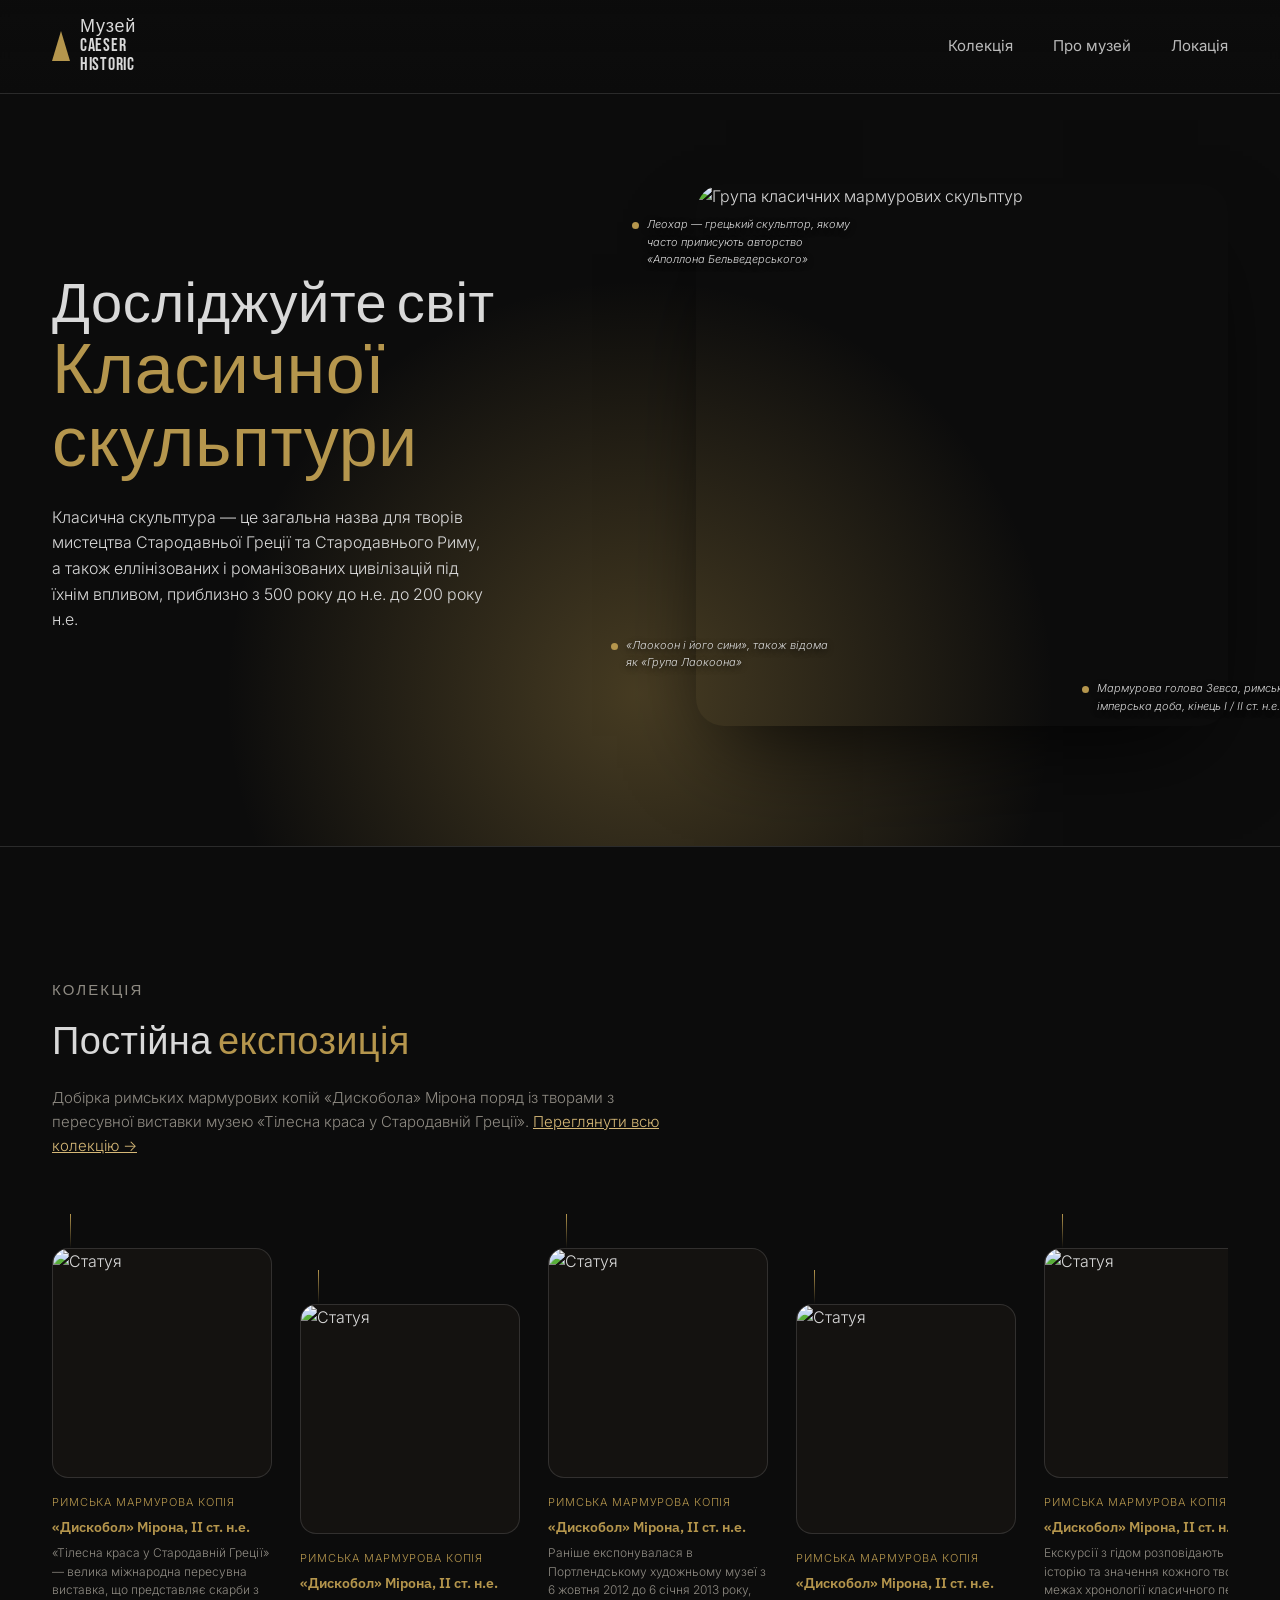
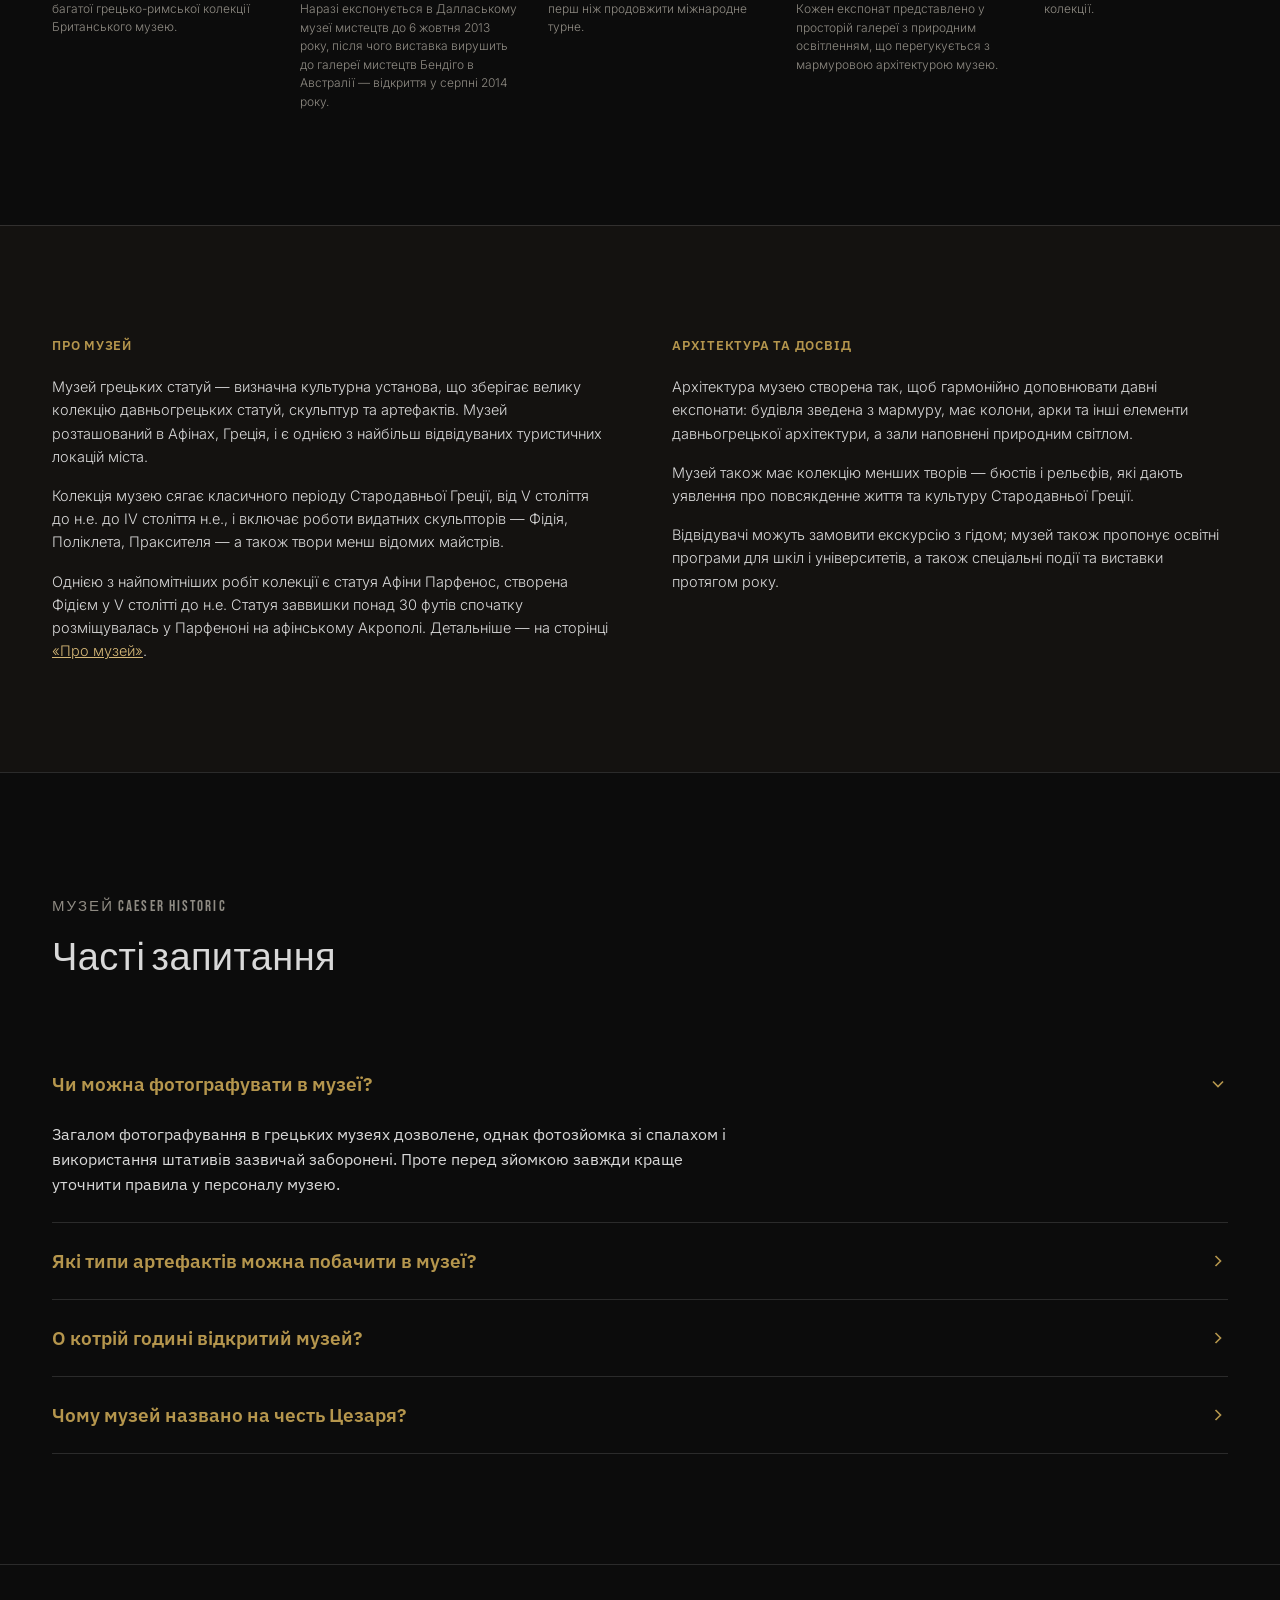
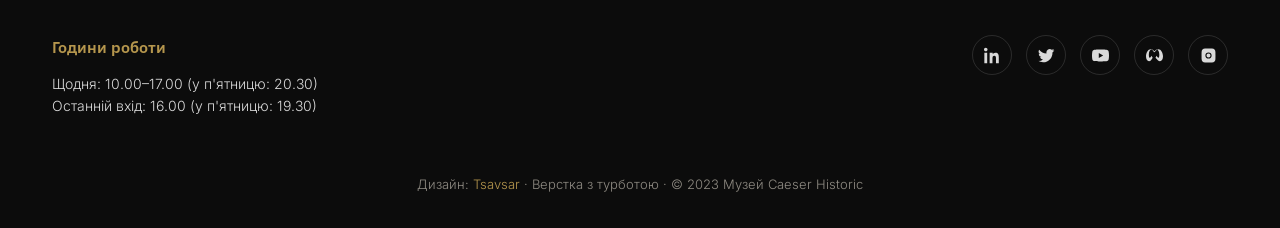
==== index.html @ 582fd081 "2" ====
<!DOCTYPE html>
<html lang="uk">
<head>
<meta charset="UTF-8">
<meta name="viewport" content="width=device-width, initial-scale=1.0">
<title>Музей Caeser Historic — Класична скульптура</title>
<link rel="preconnect" href="https://fonts.googleapis.com">
<link rel="preconnect" href="https://fonts.gstatic.com" crossorigin>
<link href="https://fonts.googleapis.com/css2?family=Bebas+Neue&family=IBM+Plex+Sans:wght@400;500;600&family=Inter:wght@300;400;500;600;700&display=swap" rel="stylesheet">
<link rel="stylesheet" href="style.css">

</head>
<body>

<header>
  <div class="nav">
    <a class="logo" href="index.html">
      <svg width="18" height="30" viewBox="0 0 24 40" fill="none"><path d="M12 0L24 40H0L12 0Z" fill="#b5964d"/></svg>
      Музей<br>Caeser<br>Historic
    </a>
    <nav class="nav-links">
      <a href="collection.html">Колекція</a>
      <a href="about.html">Про музей</a>
      <a href="#footer">Локація</a>
    </nav>
    <button class="nav-toggle" aria-label="Меню">☰</button>
  </div>
</header>

<section class="hero">
  <div class="wrap hero-grid">
    <div>
      <h1>Досліджуйте світ<span class="accent">Класичної скульптури</span></h1>
      <p>Класична скульптура — це загальна назва для творів мистецтва Стародавньої Греції та Стародавнього Риму, а також еллінізованих і романізованих цивілізацій під їхнім впливом, приблизно з 500 року до н.е. до 200 року н.е.</p>
    </div>
    <div class="hero-figure">
      <div class="frame">
        <img src="https://www.figma.com/api/mcp/asset/c2fcf579-65a2-4afe-9189-8986cd87bde3.png" alt="Група класичних мармурових скульптур">
      </div>
      <div class="tag t1"><span class="dot"></span>Леохар — грецький скульптор, якому часто приписують авторство «Аполлона Бельведерського»</div>
      <div class="tag t2"><span class="dot"></span>«Лаокоон і його сини», також відома як «Група Лаокоона»</div>
      <div class="tag t3"><span class="dot"></span>Мармурова голова Зевса, римська імперська доба, кінець I / II ст. н.е.</div>
    </div>
  </div>
</section>

<section class="collection" id="collection">
  <div class="wrap">
    <div class="section-head">
      <p class="eyebrow">Колекція</p>
      <h2>Постійна <span class="g">експозиція</span></h2>
      <p>Добірка римських мармурових копій «Дискобола» Мірона поряд із творами з пересувної виставки музею «Тілесна краса у Стародавній Греції». <a href="collection.html" style="color:var(--gold-bright); text-decoration:underline;">Переглянути всю колекцію →</a></p>
    </div>
    <div class="timeline">
      <article class="artifact">
        <div class="stem"></div>
        <div class="img-box"><img src="https://www.figma.com/api/mcp/asset/d5a0acbf-5cb2-4c3f-9f85-98423523af32.png" alt="Статуя"></div>
        <div class="num">Римська мармурова копія</div>
        <h4>«Дискобол» Мірона, II ст. н.е.</h4>
        <p>«Тілесна краса у Стародавній Греції» — велика міжнародна пересувна виставка, що представляє скарби з багатої грецько-римської колекції Британського музею.</p>
      </article>
      <article class="artifact">
        <div class="stem"></div>
        <div class="img-box"><img src="https://www.figma.com/api/mcp/asset/752fbcf2-2675-4681-be6c-dc466bbd8d5e.png" alt="Статуя"></div>
        <div class="num">Римська мармурова копія</div>
        <h4>«Дискобол» Мірона, II ст. н.е.</h4>
        <p>Наразі експонується в Даллаському музеї мистецтв до 6 жовтня 2013 року, після чого виставка вирушить до галереї мистецтв Бендіго в Австралії — відкриття у серпні 2014 року.</p>
      </article>
      <article class="artifact">
        <div class="stem"></div>
        <div class="img-box"><img src="https://www.figma.com/api/mcp/asset/0a09ff22-e144-45fa-ac29-2c32f8a6d108.png" alt="Статуя"></div>
        <div class="num">Римська мармурова копія</div>
        <h4>«Дискобол» Мірона, II ст. н.е.</h4>
        <p>Раніше експонувалася в Портлендському художньому музеї з 6 жовтня 2012 до 6 січня 2013 року, перш ніж продовжити міжнародне турне.</p>
      </article>
      <article class="artifact">
        <div class="stem"></div>
        <div class="img-box"><img src="https://www.figma.com/api/mcp/asset/750a9fb8-9c79-4c82-ae0f-4da24583106e.png" alt="Статуя"></div>
        <div class="num">Римська мармурова копія</div>
        <h4>«Дискобол» Мірона, II ст. н.е.</h4>
        <p>Кожен експонат представлено у просторій галереї з природним освітленням, що перегукується з мармуровою архітектурою музею.</p>
      </article>
      <article class="artifact">
        <div class="stem"></div>
        <div class="img-box"><img src="https://www.figma.com/api/mcp/asset/bffdac92-2370-4432-ad48-007dda756f04.png" alt="Статуя"></div>
        <div class="num">Римська мармурова копія</div>
        <h4>«Дискобол» Мірона, II ст. н.е.</h4>
        <p>Екскурсії з гідом розповідають про історію та значення кожного твору в межах хронології класичного періоду колекції.</p>
      </article>
      <article class="artifact">
        <div class="stem"></div>
        <div class="img-box"><img src="https://www.figma.com/api/mcp/asset/77549b6d-2e77-485c-94db-81066ab36c32.png" alt="Статуя"></div>
        <div class="num">Римська мармурова копія</div>
        <h4>«Дискобол» Мірона, II ст. н.е.</h4>
        <p>Виставка завершується поглядом на те, як класична скульптура й досі формує візуальну мову сучасного світу.</p>
      </article>
    </div>
  </div>
</section>

<section class="about" id="about">
  <div class="wrap about-grid">
    <div class="about-col">
      <h3>Про музей</h3>
      <p>Музей грецьких статуй — визначна культурна установа, що зберігає велику колекцію давньогрецьких статуй, скульптур та артефактів. Музей розташований в Афінах, Греція, і є однією з найбільш відвідуваних туристичних локацій міста.</p>
      <p>Колекція музею сягає класичного періоду Стародавньої Греції, від V століття до н.е. до IV століття н.е., і включає роботи видатних скульпторів — Фідія, Поліклета, Праксителя — а також твори менш відомих майстрів.</p>
      <p>Однією з найпомітніших робіт колекції є статуя Афіни Парфенос, створена Фідієм у V столітті до н.е. Статуя заввишки понад 30 футів спочатку розміщувалась у Парфеноні на афінському Акрополі. Детальніше — на сторінці <a href="about.html" style="color:var(--gold-bright); text-decoration:underline;">«Про музей»</a>.</p>
    </div>
    <div class="about-col">
      <h3>Архітектура та досвід</h3>
      <p>Архітектура музею створена так, щоб гармонійно доповнювати давні експонати: будівля зведена з мармуру, має колони, арки та інші елементи давньогрецької архітектури, а зали наповнені природним світлом.</p>
      <p>Музей також має колекцію менших творів — бюстів і рельєфів, які дають уявлення про повсякденне життя та культуру Стародавньої Греції.</p>
      <p>Відвідувачі можуть замовити екскурсію з гідом; музей також пропонує освітні програми для шкіл і університетів, а також спеціальні події та виставки протягом року.</p>
    </div>
  </div>
</section>

<section class="faq">
  <div class="wrap">
    <div class="section-head">
      <p class="eyebrow">Музей Caeser Historic</p>
      <h2>Часті запитання</h2>
    </div>
    <div class="faq-list">
      <div class="faq-item open">
        <button class="faq-q">
          Чи можна фотографувати в музеї?
          <svg class="chev" viewBox="0 0 24 24" fill="none" stroke="currentColor" stroke-width="2"><path d="M9 6l6 6-6 6"/></svg>
        </button>
        <div class="faq-a">
          <p>Загалом фотографування в грецьких музеях дозволене, однак фотозйомка зі спалахом і використання штативів зазвичай заборонені. Проте перед зйомкою завжди краще уточнити правила у персоналу музею.</p>
        </div>
      </div>
      <div class="faq-item">
        <button class="faq-q">
          Які типи артефактів можна побачити в музеї?
          <svg class="chev" viewBox="0 0 24 24" fill="none" stroke="currentColor" stroke-width="2"><path d="M9 6l6 6-6 6"/></svg>
        </button>
        <div class="faq-a">
          <p>Постійна експозиція включає мармурові статуї, бюсти, рельєфи та менші побутові предмети класичного періоду, а також пересувні виставки, як-от «Тілесна краса у Стародавній Греції».</p>
        </div>
      </div>
      <div class="faq-item">
        <button class="faq-q">
          О котрій годині відкритий музей?
          <svg class="chev" viewBox="0 0 24 24" fill="none" stroke="currentColor" stroke-width="2"><path d="M9 6l6 6-6 6"/></svg>
        </button>
        <div class="faq-a">
          <p>Музей відкритий щодня з 10:00 до 17:00, у п'ятницю — до 20:30. Останній вхід — о 16:00 (о 19:30 у п'ятницю).</p>
        </div>
      </div>
      <div class="faq-item">
        <button class="faq-q">
          Чому музей названо на честь Цезаря?
          <svg class="chev" viewBox="0 0 24 24" fill="none" stroke="currentColor" stroke-width="2"><path d="M9 6l6 6-6 6"/></svg>
        </button>
        <div class="faq-a">
          <p>Назва вшановує римську традицію колекціонування та відтворення грецької класичної скульптури — практику, тісно пов'язану саме з цезарями, які привозили безліч грецьких творів до Риму.</p>
        </div>
      </div>
    </div>
  </div>
</section>

<footer id="footer">
  <div class="wrap">
    <div class="foot-top">
      <div class="foot-hours">
        <h4>Години роботи</h4>
        <p>Щодня: 10.00–17.00 (у п'ятницю: 20.30)<br>Останній вхід: 16.00 (у п'ятницю: 19.30)</p>
      </div>
      <div class="socials">
        <a href="#" aria-label="LinkedIn"><svg viewBox="0 0 24 24" fill="currentColor"><path d="M4.98 3.5C4.98 4.88 3.87 6 2.5 6S0 4.88 0 3.5 1.12 1 2.5 1 4.98 2.12 4.98 3.5zM.5 8h4V23h-4V8zM8.5 8h3.8v2.05h.05c.53-1 1.83-2.05 3.77-2.05 4.03 0 4.78 2.65 4.78 6.1V23h-4v-6.9c0-1.65-.03-3.77-2.3-3.77-2.3 0-2.65 1.8-2.65 3.65V23h-4V8z"/></svg></a>
        <a href="#" aria-label="Twitter"><svg viewBox="0 0 24 24" fill="currentColor"><path d="M23 4.5c-.85.38-1.75.63-2.7.75a4.7 4.7 0 0 0 2.06-2.6c-.9.53-1.9.92-2.97 1.13A4.66 4.66 0 0 0 11.9 8.1c0 .37.04.72.12 1.06A13.2 13.2 0 0 1 1.64 3.9a4.66 4.66 0 0 0 1.44 6.22 4.6 4.6 0 0 1-2.1-.58v.06a4.66 4.66 0 0 0 3.74 4.57 4.7 4.7 0 0 1-2.1.08 4.67 4.67 0 0 0 4.36 3.24A9.36 9.36 0 0 1 0 19.54a13.2 13.2 0 0 0 7.14 2.09c8.57 0 13.26-7.1 13.26-13.26 0-.2 0-.4-.02-.6A9.5 9.5 0 0 0 23 4.5z"/></svg></a>
        <a href="#" aria-label="YouTube"><svg viewBox="0 0 24 24" fill="currentColor"><path d="M23.5 6.2a3.02 3.02 0 0 0-2.12-2.14C19.5 3.5 12 3.5 12 3.5s-7.5 0-9.38.56A3.02 3.02 0 0 0 .5 6.2 31.6 31.6 0 0 0 0 12a31.6 31.6 0 0 0 .5 5.8 3.02 3.02 0 0 0 2.12 2.14C4.5 20.5 12 20.5 12 20.5s7.5 0 9.38-.56a3.02 3.02 0 0 0 2.12-2.14A31.6 31.6 0 0 0 24 12a31.6 31.6 0 0 0-.5-5.8zM9.6 15.6V8.4L15.8 12l-6.2 3.6z"/></svg></a>
        <a href="#" aria-label="Meta"><svg viewBox="0 0 24 24" fill="currentColor"><path d="M6.5 3C3 3 0 8 0 13c0 4 1.7 7 4.3 7 1.9 0 3-1.2 5.2-4.8 0 0-.9-1.6-1.6-3-1.3 2.1-2 3-2.7 3-.7 0-1.2-1.4-1.2-4.2 0-4.4 1.7-7.4 3.5-7.4 1.4 0 2.4 1.2 3.9 4 1.5-2.8 2.5-4 3.9-4 1.8 0 3.5 3 3.5 7.4 0 2.8-.5 4.2-1.2 4.2-.7 0-1.4-.9-2.7-3-.7 1.4-1.6 3-1.6 3C16.7 18.8 17.8 20 19.7 20 22.3 20 24 17 24 13c0-5-3-10-6.5-10-1.8 0-3.2 1.3-5 4-1.8-2.7-3.2-4-5-4z"/></svg></a>
        <a href="#" aria-label="Instagram"><svg viewBox="0 0 24 24" fill="currentColor"><path d="M12 2.2c3.2 0 3.6 0 4.85.07 3.25.15 4.77 1.7 4.92 4.92.06 1.25.07 1.62.07 4.81 0 3.2 0 3.56-.07 4.81-.15 3.2-1.66 4.77-4.92 4.92-1.25.06-1.62.07-4.85.07-3.2 0-3.56 0-4.81-.07-3.26-.15-4.77-1.73-4.92-4.92-.06-1.25-.07-1.62-.07-4.81 0-3.2.01-3.56.07-4.81C2.43 3.97 3.98 2.42 7.19 2.27 8.44 2.21 8.8 2.2 12 2.2zm0 5.4a4.4 4.4 0 1 0 0 8.8 4.4 4.4 0 0 0 0-8.8zm0 7.26a2.86 2.86 0 1 1 0-5.72 2.86 2.86 0 0 1 0 5.72zm5.6-7.44a1.03 1.03 0 1 1-2.06 0 1.03 1.03 0 0 1 2.06 0z"/></svg></a>
      </div>
    </div>
    <div class="foot-bottom">Дизайн: <span class="g">Tsavsar</span> · Верстка з турботою · © 2023 Музей Caeser Historic</div>
  </div>
</footer>

<script src="script.js"></script>

</body>
</html>
---- style.css ----
:root{
    --bg:#0c0c0c;
    --bg-soft:#141210;
    --gold:#b5964d;
    --gold-bright:#d6b877;
    --text:#d9d9d9;
    --text-dim:#8f8b83;
    --line: rgba(217,217,217,0.15);
    --max: 1240px;
  }

  * { box-sizing: border-box; }
  html { scroll-behavior: smooth; }
  body {
    margin:0;
    background:var(--bg);
    color:var(--text);
    font-family:'Inter', sans-serif;
    font-weight:300;
    line-height:1.6;
    -webkit-font-smoothing:antialiased;
  }
  img{ max-width:100%; display:block; }
  a{ color:inherit; text-decoration:none; }
  .wrap{ max-width:var(--max); margin:0 auto; padding:0 32px; }
  .eyebrow{
    font-family:'Bebas Neue', sans-serif;
    letter-spacing:0.14em;
    color:var(--gold);
    font-size:15px;
    text-transform:uppercase;
    margin:0 0 10px;
  }
  h1,h2,h3{ font-family:'Bebas Neue', sans-serif; font-weight:400; letter-spacing:0.01em; margin:0; }
  ::selection{ background:var(--gold); color:#0c0c0c; }

  /* ---------- HEADER ---------- */
  header{
    position:sticky; top:0; z-index:50;
    background:linear-gradient(to bottom, rgba(12,12,12,0.95), rgba(12,12,12,0.75));
    backdrop-filter:blur(6px);
    border-bottom:1px solid var(--line);
  }
  .nav{
    max-width:var(--max); margin:0 auto; padding:18px 32px;
    display:flex; align-items:center; justify-content:space-between;
  }
  .logo{
    display:flex; align-items:center; gap:10px;
    font-family:'Bebas Neue', sans-serif;
    letter-spacing:0.04em;
    font-size:18px; line-height:1.05;
    color:var(--text);
  }
  .logo svg{ flex:none; }
  .nav-links{ display:flex; gap:40px; font-size:15px; font-weight:400; }
  .nav-links a{ position:relative; color:var(--text); opacity:0.85; transition:opacity .2s; }
  .nav-links a:hover{ opacity:1; color:var(--gold-bright); }
  .nav-toggle{ display:none; background:none; border:1px solid var(--line); color:var(--text); width:40px; height:40px; border-radius:4px; cursor:pointer; font-size:18px; }

  /* ---------- HERO ---------- */
  .hero{
    position:relative; overflow:hidden;
    padding:90px 0 120px;
  }
  .hero::before{
    content:''; position:absolute; z-index:0;
    top:20%; left:50%; transform:translateX(-50%);
    width:900px; height:900px;
    background:radial-gradient(circle, rgba(181,150,77,0.35) 0%, rgba(181,150,77,0) 65%);
    pointer-events:none;
  }
  .hero-grid{
    position:relative; z-index:1;
    display:grid; grid-template-columns:1.05fr 0.95fr; gap:56px; align-items:center;
  }
  .hero h1{ font-size:56px; line-height:1.05; margin-bottom:22px; }
  .hero h1 .accent{ color:var(--gold); display:block; font-size:70px; }
  .hero p{ max-width:440px; color:var(--text); font-size:16px; font-weight:300; margin-bottom:0; }
  .hero-figure{ position:relative; }
  .hero-figure .frame{
    position:relative; border-radius:28px; overflow:hidden;
    aspect-ratio: 1 / 1.02;
    box-shadow: 0 40px 90px -30px rgba(0,0,0,0.8);
  }
  .hero-figure img{ width:100%; height:100%; object-fit:cover; }
  .tag{
    position:absolute; display:flex; align-items:flex-start; gap:8px;
    font-size:11px; font-style:italic; color:var(--text);
    text-shadow:0 2px 6px rgba(0,0,0,0.8);
    max-width:220px;
  }
  .tag .dot{ width:7px; height:7px; border-radius:50%; background:var(--gold); margin-top:6px; flex:none; }
  .tag.t1{ top:6%; left:-12%; }
  .tag.t2{ bottom:10%; left:-16%; }
  .tag.t3{ bottom:2%; right:-14%; }

  /* ---------- COLLECTION / TIMELINE ---------- */
  .collection{ padding:120px 0 90px; border-top:1px solid var(--line); }
  .section-head{ margin-bottom:56px; max-width:640px; }
  .section-head h2{ font-size:38px; color:var(--text); }
  .section-head h2 .g{ color:var(--gold); }
  .section-head p{ color:var(--text-dim); font-size:15px; margin-top:12px; }

  .timeline{
    display:flex; gap:28px; overflow-x:auto; padding-bottom:24px;
    scroll-snap-type:x proximity;
  }
  .timeline::-webkit-scrollbar{ height:6px; }
  .timeline::-webkit-scrollbar-thumb{ background:var(--line); border-radius:3px; }

  .artifact{
    flex:0 0 220px; scroll-snap-align:start;
    display:flex; flex-direction:column;
  }
  .artifact .stem{
    width:1px; height:34px; background:linear-gradient(var(--gold), transparent);
    margin:0 0 0 18px;
  }
  .artifact .img-box{
    border-radius:16px; overflow:hidden; background:var(--bg-soft);
    height:230px; margin-bottom:16px;
    border:1px solid var(--line);
  }
  .artifact .img-box img{ width:100%; height:100%; object-fit:cover; }
  .artifact .num{ color:var(--gold); font-size:11px; letter-spacing:.08em; margin-bottom:6px; text-transform:uppercase;}
  .artifact h4{
    font-family:'IBM Plex Sans', sans-serif; font-weight:600; color:var(--gold);
    font-size:13.5px; margin:0 0 8px; line-height:1.35;
  }
  .artifact p{ font-size:12px; color:var(--text-dim); line-height:1.55; margin:0; }
  .artifact:nth-child(2n){ margin-top:56px; }
  .artifact:nth-child(3n){ margin-top:0; }

  /* ---------- ABOUT ---------- */
  .about{ padding:110px 0; border-top:1px solid var(--line); background:var(--bg-soft); }
  .about-grid{ display:grid; grid-template-columns:1fr 1fr; gap:64px; }
  .about-col h3{
    font-family:'IBM Plex Sans', sans-serif; font-weight:600; letter-spacing:.06em;
    text-transform:uppercase; font-size:13px; color:var(--gold); margin-bottom:18px;
  }
  .about-col p{ font-size:14.5px; color:var(--text); font-weight:300; margin:0 0 16px; }
  .about-col p:last-child{ margin-bottom:0; }

  /* ---------- FAQ ---------- */
  .faq{ padding:110px 0; border-top:1px solid var(--line); }
  .faq-item{ border-bottom:1px solid var(--line); }
  .faq-q{
    width:100%; text-align:left; background:none; border:none; cursor:pointer;
    padding:26px 0; display:flex; justify-content:space-between; align-items:center; gap:20px;
    color:var(--gold); font-family:'IBM Plex Sans', sans-serif; font-weight:600; font-size:19px;
  }
  .faq-q .chev{ flex:none; width:20px; height:20px; transition:transform .25s ease; color:var(--gold); }
  .faq-item.open .faq-q .chev{ transform:rotate(90deg); }
  .faq-a{
    max-height:0; overflow:hidden; transition:max-height .3s ease;
  }
  .faq-a p{
    padding:0 0 26px; margin:0; color:var(--text); font-size:15.5px; font-family:'IBM Plex Sans', sans-serif; font-weight:400; max-width:700px;
  }

  /* ---------- FOOTER ---------- */
  footer{ padding:70px 0 34px; border-top:1px solid var(--line); }
  .foot-top{ display:flex; justify-content:space-between; align-items:flex-start; flex-wrap:wrap; gap:32px; margin-bottom:56px; }
  .foot-hours h4{ color:var(--gold); font-family:'IBM Plex Sans', sans-serif; font-weight:600; font-size:16px; margin:0 0 12px; }
  .foot-hours p{ margin:0; font-size:14px; color:var(--text); }
  .socials{ display:flex; gap:14px; }
  .socials a{
    width:40px; height:40px; border-radius:50%; border:1px solid var(--line);
    display:flex; align-items:center; justify-content:center; transition:.2s;
  }
  .socials a:hover{ border-color:var(--gold); color:var(--gold); }
  .socials svg{ width:17px; height:17px; }
  .foot-bottom{ text-align:center; font-size:13px; color:var(--text-dim); }
  .foot-bottom .g{ color:var(--gold); }

  /* ---------- RESPONSIVE ---------- */
  @media (max-width: 900px){
    .nav-links{ display:none; }
    .nav-toggle{ display:block; }
    .hero-grid{ grid-template-columns:1fr; }
    .hero h1{ font-size:40px; }
    .hero h1 .accent{ font-size:50px; }
    .hero p{ max-width:none; }
    .tag{ display:none; }
    .about-grid{ grid-template-columns:1fr; gap:40px; }
    .foot-top{ flex-direction:column; }
  }
  @media (prefers-reduced-motion: reduce){
    html{ scroll-behavior:auto; }
    *{ transition:none !important; }
  }
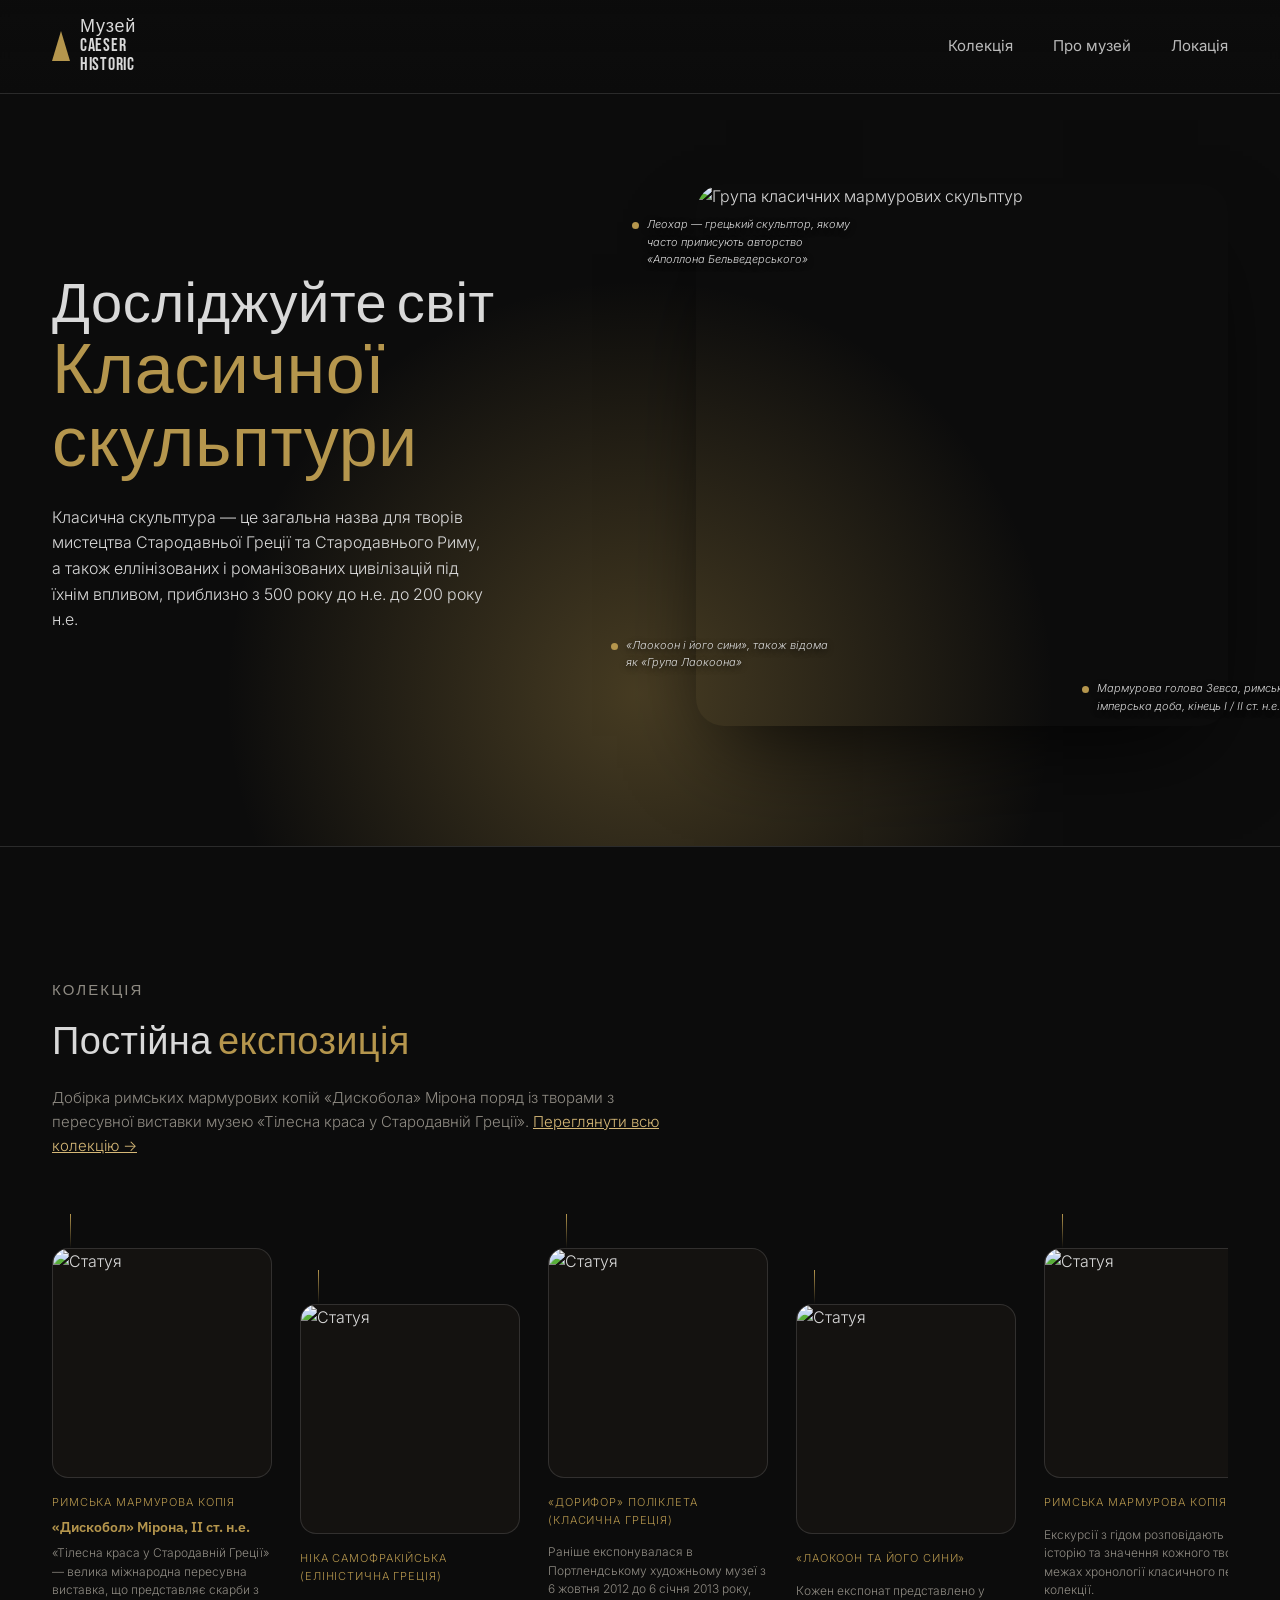
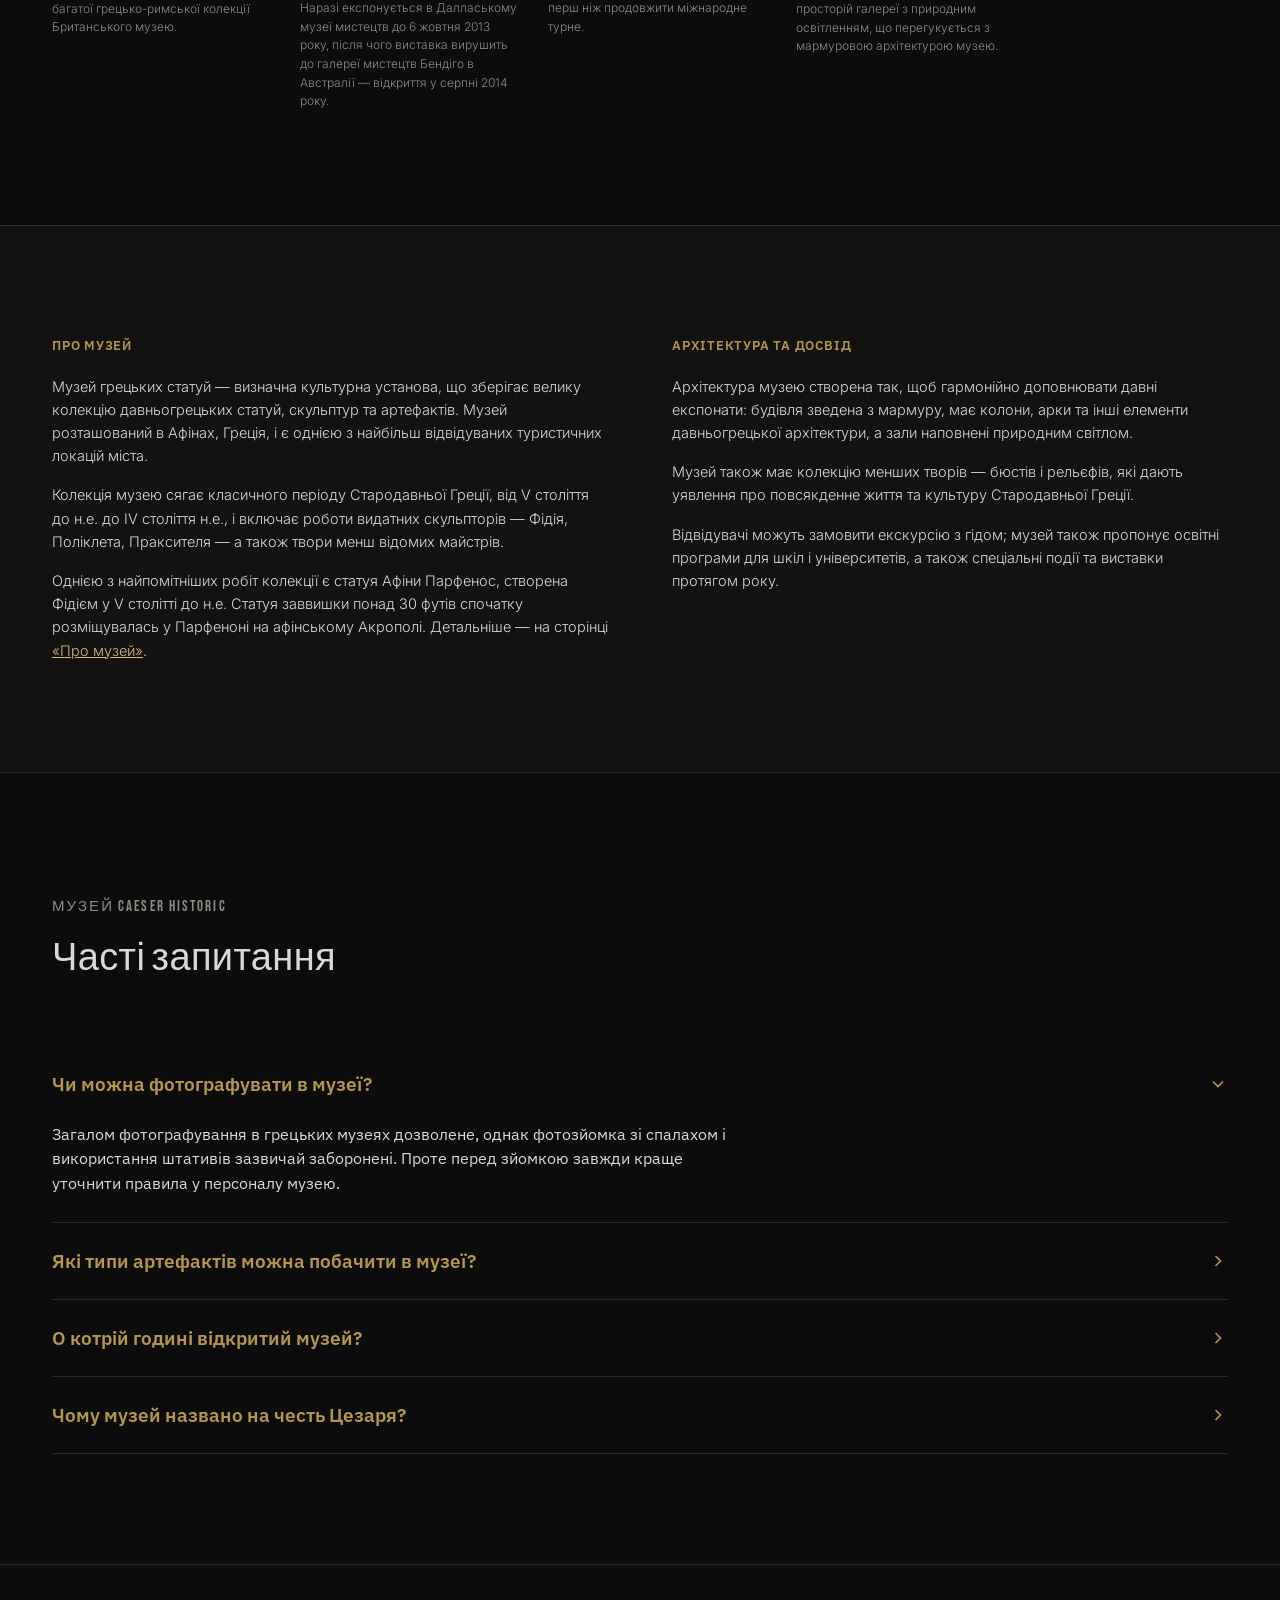
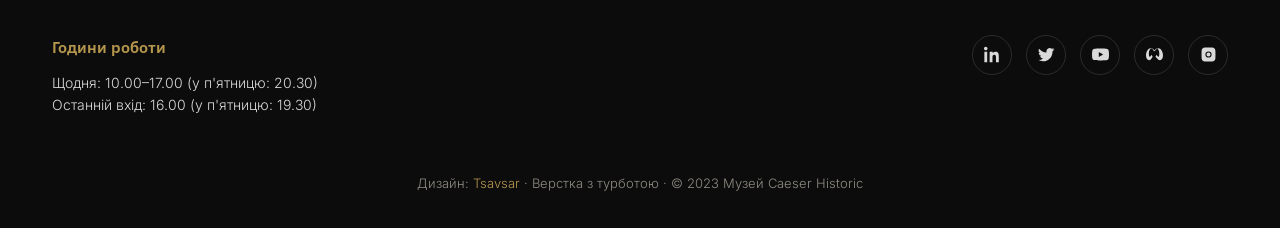
==== commit 20221f45: "2" ====
--- a/index.html
+++ b/index.html
@@ -35,7 +35,7 @@
     </div>
     <div class="hero-figure">
       <div class="frame">
-        <img src="https://www.figma.com/api/mcp/asset/c2fcf579-65a2-4afe-9189-8986cd87bde3.png" alt="Група класичних мармурових скульптур">
+        <img src="https://uploads6.wikiart.org/00309/images/ancient-greek-painting/apollo-belvedere.jpg!Large.jpg" alt="Група класичних мармурових скульптур">
       </div>
       <div class="tag t1"><span class="dot"></span>Леохар — грецький скульптор, якому часто приписують авторство «Аполлона Бельведерського»</div>
       <div class="tag t2"><span class="dot"></span>«Лаокоон і його сини», також відома як «Група Лаокоона»</div>
@@ -54,44 +54,44 @@
     <div class="timeline">
       <article class="artifact">
         <div class="stem"></div>
-        <div class="img-box"><img src="https://www.figma.com/api/mcp/asset/d5a0acbf-5cb2-4c3f-9f85-98423523af32.png" alt="Статуя"></div>
+        <div class="img-box"><img src="https://imgs.search.brave.com/UMhWBtpK4dllfsENiKV9qGp_miAcCTOqreAV-UFw3kY/rs:fit:860:0:0:0/g:ce/aHR0cHM6Ly91a3Jj/aGFubmVsLmNvbS9p/bWFnZXMvMjAyMi8x/Mi8yNS8xMjgwcHgt/dGh1bWJuYWlsX2xh/cmdlLmpwZw" alt="Статуя"></div>
         <div class="num">Римська мармурова копія</div>
         <h4>«Дискобол» Мірона, II ст. н.е.</h4>
         <p>«Тілесна краса у Стародавній Греції» — велика міжнародна пересувна виставка, що представляє скарби з багатої грецько-римської колекції Британського музею.</p>
       </article>
       <article class="artifact">
         <div class="stem"></div>
-        <div class="img-box"><img src="https://www.figma.com/api/mcp/asset/752fbcf2-2675-4681-be6c-dc466bbd8d5e.png" alt="Статуя"></div>
-        <div class="num">Римська мармурова копія</div>
-        <h4>«Дискобол» Мірона, II ст. н.е.</h4>
+        <div class="img-box"><img src="https://imgs.search.brave.com/59kJtAbiOhfZ3tN4C9afcQBrPTTu_IL759IyPxSvtjg/rs:fit:860:0:0:0/g:ce/aHR0cHM6Ly96bmFp/ZGUuY29tLnVhL2lt/YWdlL2NhY2hlL2Nh/dGFsb2cvbXMvcHJv/ZHVjdF8xNDQ2Nl8z/X2ltYWdlLTYwMHg2/MDAuanBn" alt="Статуя"></div>
+        <div class="num">Ніка Самофракійська (Еліністична Греція)</div>
+        <h4></h4>
         <p>Наразі експонується в Даллаському музеї мистецтв до 6 жовтня 2013 року, після чого виставка вирушить до галереї мистецтв Бендіго в Австралії — відкриття у серпні 2014 року.</p>
       </article>
       <article class="artifact">
         <div class="stem"></div>
-        <div class="img-box"><img src="https://www.figma.com/api/mcp/asset/0a09ff22-e144-45fa-ac29-2c32f8a6d108.png" alt="Статуя"></div>
-        <div class="num">Римська мармурова копія</div>
-        <h4>«Дискобол» Мірона, II ст. н.е.</h4>
+        <div class="img-box"><img src="https://imgs.search.brave.com/rb08KWFRlu7gRkcrp55YS2vRUyeRKxkF_T5xRETHTrg/rs:fit:860:0:0:0/g:ce/aHR0cHM6Ly9pYy5w/aWNzLmxpdmVqb3Vy/bmFsLmNvbS9pZ29y/X2tvbHR1Y2t5ai8z/MTczMTEwMi80NjQy/LzQ2NDJfMzAwLmpw/Zw" alt="Статуя"></div>
+        <div class="num">«Дорифор» Поліклета (Класична Греція)</div>
+        <h4></h4>
         <p>Раніше експонувалася в Портлендському художньому музеї з 6 жовтня 2012 до 6 січня 2013 року, перш ніж продовжити міжнародне турне.</p>
       </article>
       <article class="artifact">
         <div class="stem"></div>
-        <div class="img-box"><img src="https://www.figma.com/api/mcp/asset/750a9fb8-9c79-4c82-ae0f-4da24583106e.png" alt="Статуя"></div>
-        <div class="num">Римська мармурова копія</div>
-        <h4>«Дискобол» Мірона, II ст. н.е.</h4>
+        <div class="img-box"><img src="https://imgs.search.brave.com/jzNgfDRFSNwAVFPSzkx2txT33YZlKDhpF7ATT1rDsPM/rs:fit:860:0:0:0/g:ce/aHR0cHM6Ly93d3cu/YXJ0LWRlY28udWEv/dXBsb2FkL3Jlc2l6/ZV9jYWNoZS9pYmxv/Y2svMjUyLzEwMTdf/Njc4XzFhYmNhNzJh/YjIwNjJiYTY2NjBk/NjhjNDVhNGViZGFl/YS8wMDQ3YzkxZi04/ZTFkLTExZTctYmY2/YS1lY2E4NmJmOTc3/YzlfMDVkYjMzZTAt/NWI4Yi0xMWU5LTgw/ZDYtMDA1MDU2OTk5/Yjc1LmpwZWc" alt="Статуя"></div>
+        <div class="num">«Лаокоон та його сини»</div>
+        <h4></h4>
         <p>Кожен експонат представлено у просторій галереї з природним освітленням, що перегукується з мармуровою архітектурою музею.</p>
       </article>
       <article class="artifact">
         <div class="stem"></div>
-        <div class="img-box"><img src="https://www.figma.com/api/mcp/asset/bffdac92-2370-4432-ad48-007dda756f04.png" alt="Статуя"></div>
+        <div class="img-box"><img src="https://yrok.pp.ua/uploads/posts/2017-02/thumbs/skulptura-laokoon-ta-yogo-sini-opis-ta-vdguki_765.jpeg" alt="Статуя"></div>
         <div class="num">Римська мармурова копія</div>
-        <h4>«Дискобол» Мірона, II ст. н.е.</h4>
+        <h4></h4>
         <p>Екскурсії з гідом розповідають про історію та значення кожного твору в межах хронології класичного періоду колекції.</p>
       </article>
       <article class="artifact">
         <div class="stem"></div>
-        <div class="img-box"><img src="https://www.figma.com/api/mcp/asset/77549b6d-2e77-485c-94db-81066ab36c32.png" alt="Статуя"></div>
+        <div class="img-box"><img src="https://imgs.search.brave.com/te9K0tEC5HFsheve462AfH4ss1S-7Ia8iq_GoSCXcPA/rs:fit:860:0:0:0/g:ce/aHR0cHM6Ly9odW1h/bi5saWJyZXRleHRz/Lm9yZy9AYXBpL2Rl/a2kvZmlsZXMvOTU5/MDAvNDk3NjM3NTAx/NzdfZjBmZTgzYjZj/N19tLmpwZw" alt="Статуя"></div>
         <div class="num">Римська мармурова копія</div>
-        <h4>«Дискобол» Мірона, II ст. н.е.</h4>
+        <h4></h4>
         <p>Виставка завершується поглядом на те, як класична скульптура й досі формує візуальну мову сучасного світу.</p>
       </article>
     </div>
